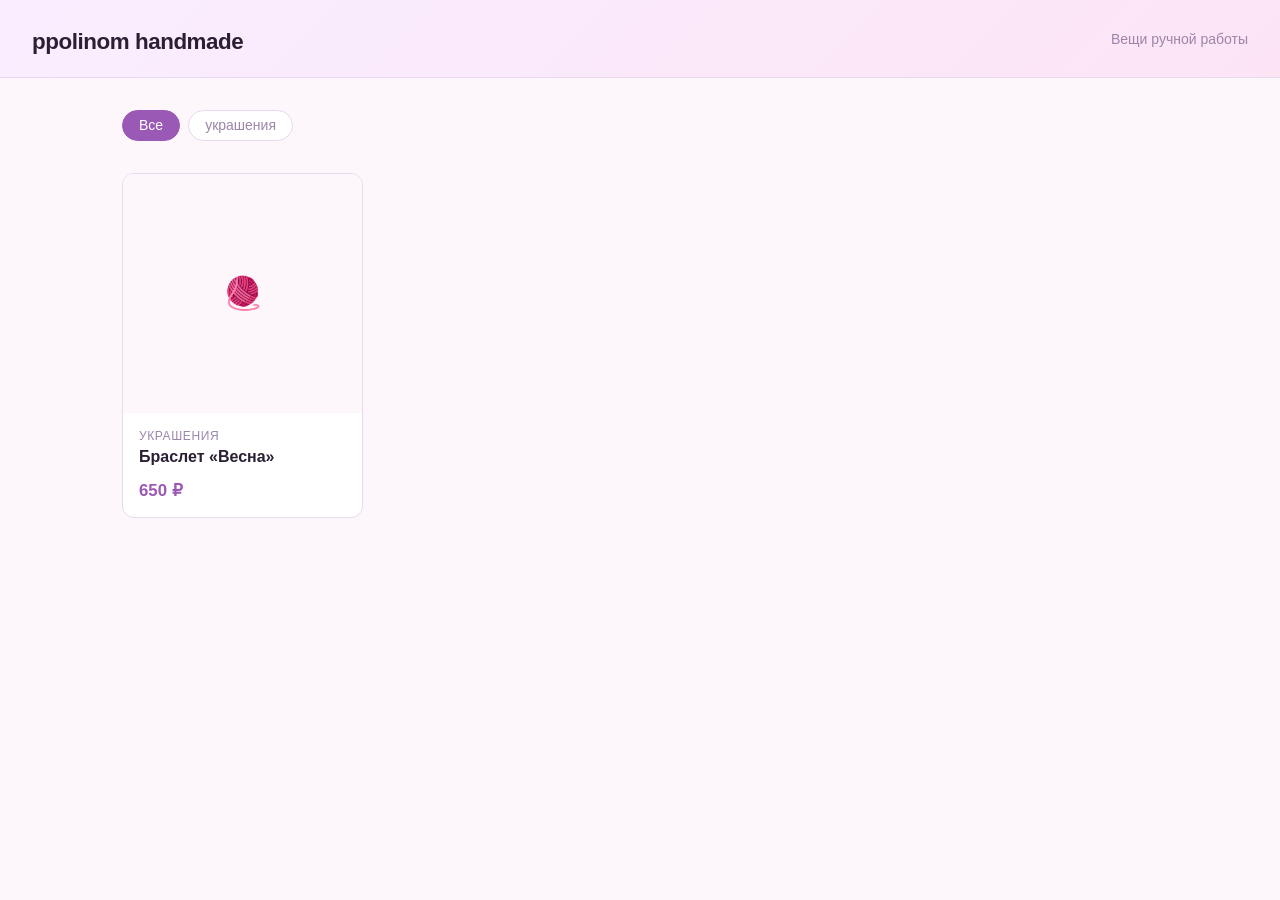
==== index.html @ ca01a1d3 "feat: initial catalog site setup - HTML/CSS/JS static site with catalog and product pages - GitHub A" ====
<!DOCTYPE html>
<html lang="ru">
<head>
  <meta charset="UTF-8">
  <meta name="viewport" content="width=device-width, initial-scale=1.0">
  <title>ppolinom handmade</title>
  <link rel="stylesheet" href="/css/style.css">
</head>
<body>
  <header>
    <h1><a href="/">ppolinom handmade</a></h1>
    <p>Вещи ручной работы</p>
  </header>
  <main>
    <div id="categories" class="categories"></div>
    <div id="grid" class="grid"></div>
  </main>
  <script src="/js/main.js"></script>
</body>
</html>
---- css/style.css ----
*, *::before, *::after { box-sizing: border-box; margin: 0; padding: 0; }

:root {
  --bg: #fdf7fc;
  --surface: #ffffff;
  --border: #e8d8f0;
  --text: #2a1f33;
  --text-muted: #9b86aa;
  --accent: #9b59b6;
  --accent-hover: #7d3f9a;
  --accent-soft: #f3e8f9;
}

body {
  font-family: -apple-system, BlinkMacSystemFont, 'Segoe UI', sans-serif;
  background: var(--bg);
  color: var(--text);
  min-height: 100vh;
}

header {
  background: linear-gradient(135deg, #f9eeff 0%, #fce4f5 100%);
  border-bottom: 1px solid var(--border);
  padding: 1.25rem 2rem;
  display: flex;
  align-items: center;
  justify-content: space-between;
}

header h1 a {
  text-decoration: none;
  color: var(--text);
  font-size: 1.4rem;
  font-weight: 700;
  letter-spacing: -0.02em;
}

header p {
  color: var(--text-muted);
  font-size: 0.875rem;
}

main {
  max-width: 1100px;
  margin: 0 auto;
  padding: 2rem;
}

/* --- Categories --- */
.categories {
  display: flex;
  gap: 0.5rem;
  flex-wrap: wrap;
  margin-bottom: 2rem;
}

.category-btn {
  padding: 0.4rem 1rem;
  border-radius: 999px;
  border: 1.5px solid var(--border);
  background: var(--surface);
  color: var(--text-muted);
  font-size: 0.875rem;
  cursor: pointer;
  transition: all 0.15s;
}

.category-btn:hover { border-color: var(--accent); color: var(--accent); background: var(--accent-soft); }
.category-btn.active { background: var(--accent); border-color: var(--accent); color: #fff; }

/* --- Grid --- */
.grid {
  display: grid;
  grid-template-columns: repeat(auto-fill, minmax(240px, 1fr));
  gap: 1.5rem;
}

.card {
  background: var(--surface);
  border: 1px solid var(--border);
  border-radius: 12px;
  overflow: hidden;
  text-decoration: none;
  color: inherit;
  transition: box-shadow 0.15s, transform 0.15s;
  display: flex;
  flex-direction: column;
}

.card:hover { box-shadow: 0 4px 20px rgba(0,0,0,0.08); transform: translateY(-2px); }

.card-img {
  width: 100%;
  aspect-ratio: 1;
  object-fit: cover;
  background: var(--bg);
}

.card-img-placeholder {
  width: 100%;
  aspect-ratio: 1;
  background: var(--bg);
  display: flex;
  align-items: center;
  justify-content: center;
  color: var(--text-muted);
  font-size: 2rem;
}

.card-body {
  padding: 1rem;
  flex: 1;
  display: flex;
  flex-direction: column;
  gap: 0.35rem;
}

.card-name { font-weight: 600; font-size: 1rem; }
.card-category { font-size: 0.75rem; color: var(--text-muted); text-transform: uppercase; letter-spacing: 0.05em; }
.card-price { margin-top: auto; padding-top: 0.5rem; font-weight: 700; color: var(--accent); font-size: 1.05rem; }

.badge-unavailable {
  display: inline-block;
  font-size: 0.7rem;
  background: var(--accent-soft);
  color: var(--text-muted);
  padding: 0.15rem 0.5rem;
  border-radius: 999px;
  margin-top: 0.25rem;
}

/* --- Product page --- */
.product-layout {
  display: grid;
  grid-template-columns: 1fr 1fr;
  gap: 3rem;
  align-items: start;
}

@media (max-width: 680px) {
  .product-layout { grid-template-columns: 1fr; }
  header { flex-direction: column; align-items: flex-start; gap: 0.25rem; }
  main { padding: 1rem; }
}

/* Carousel */
.carousel { position: relative; border-radius: 12px; overflow: hidden; background: var(--bg); }

.carousel-track {
  display: flex;
  transition: transform 0.3s ease;
}

.carousel-track img {
  width: 100%;
  flex-shrink: 0;
  aspect-ratio: 1;
  object-fit: cover;
}

.carousel-btn {
  position: absolute;
  top: 50%;
  transform: translateY(-50%);
  background: rgba(255,255,255,0.85);
  border: none;
  border-radius: 50%;
  width: 2.2rem;
  height: 2.2rem;
  font-size: 1rem;
  cursor: pointer;
  display: flex;
  align-items: center;
  justify-content: center;
  transition: background 0.15s;
  z-index: 1;
}

.carousel-btn:hover { background: #fff; }
.carousel-btn.prev { left: 0.6rem; }
.carousel-btn.next { right: 0.6rem; }
.carousel-btn:disabled { opacity: 0.3; cursor: default; }

.carousel-dots {
  display: flex;
  justify-content: center;
  gap: 0.4rem;
  padding: 0.75rem;
}

.carousel-dots button {
  width: 6px;
  height: 6px;
  border-radius: 50%;
  border: none;
  background: var(--border);
  cursor: pointer;
  padding: 0;
  transition: background 0.15s;
}

.carousel-dots button.active { background: var(--accent); }

/* Product info */
.product-info { display: flex; flex-direction: column; gap: 1rem; }
.product-info .category { font-size: 0.75rem; color: var(--text-muted); text-transform: uppercase; letter-spacing: 0.08em; }
.product-info h1 { font-size: 1.75rem; font-weight: 700; line-height: 1.2; }
.product-info .price { font-size: 1.75rem; font-weight: 700; color: var(--accent); }
.product-info .description { color: var(--text-muted); line-height: 1.65; font-size: 0.95rem; }

.btn-order {
  display: inline-block;
  padding: 0.85rem 2rem;
  background: var(--accent);
  color: #fff;
  border-radius: 10px;
  text-decoration: none;
  font-weight: 600;
  font-size: 1rem;
  transition: background 0.15s;
  text-align: center;
}

.btn-order:hover { background: var(--accent-hover); }

.back-link {
  display: inline-flex;
  align-items: center;
  gap: 0.35rem;
  color: var(--text-muted);
  text-decoration: none;
  font-size: 0.875rem;
  margin-bottom: 1.5rem;
}

.back-link:hover { color: var(--text); }

.empty { text-align: center; color: var(--text-muted); padding: 4rem 0; font-size: 1rem; }
.error { text-align: center; color: var(--text-muted); padding: 4rem 0; }
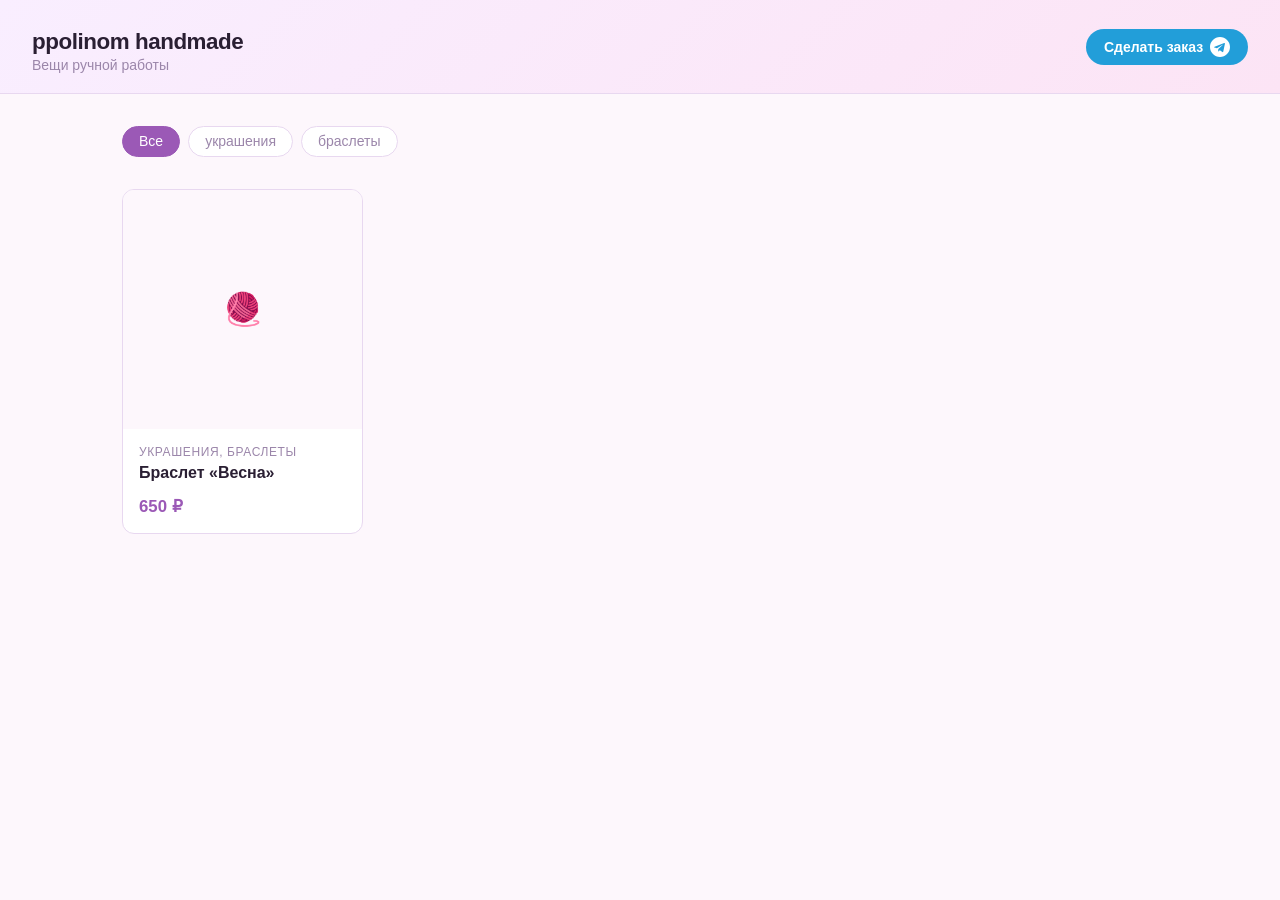
==== commit 475107f4: "feat: add Telegram order button to header" ====
--- a/index.html
+++ b/index.html
@@ -4,17 +4,23 @@
   <meta charset="UTF-8">
   <meta name="viewport" content="width=device-width, initial-scale=1.0">
   <title>ppolinom handmade</title>
-  <link rel="stylesheet" href="/css/style.css">
+  <link rel="stylesheet" href="css/style.css">
 </head>
 <body>
   <header>
-    <h1><a href="/">ppolinom handmade</a></h1>
-    <p>Вещи ручной работы</p>
+    <div>
+      <h1><a href="./">ppolinom handmade</a></h1>
+      <p>Вещи ручной работы</p>
+    </div>
+    <a class="tg-link" href="https://t.me/ppolinom" target="_blank">
+      Сделать заказ
+      <svg width="20" height="20" viewBox="0 0 24 24" fill="currentColor" xmlns="http://www.w3.org/2000/svg"><path d="M12 0C5.373 0 0 5.373 0 12s5.373 12 12 12 12-5.373 12-12S18.627 0 12 0zm5.894 8.221-1.97 9.28c-.145.658-.537.818-1.084.508l-3-2.21-1.447 1.394c-.16.16-.295.295-.605.295l.213-3.053 5.56-5.023c.242-.213-.054-.333-.373-.12L8.32 13.617l-2.96-.924c-.643-.204-.657-.643.136-.953l11.57-4.461c.537-.194 1.006.131.828.942z"/></svg>
+    </a>
   </header>
   <main>
     <div id="categories" class="categories"></div>
     <div id="grid" class="grid"></div>
   </main>
-  <script src="/js/main.js"></script>
+  <script src="js/main.js"></script>
 </body>
 </html>
--- a/css/style.css
+++ b/css/style.css
@@ -39,6 +39,22 @@
   color: var(--text-muted);
   font-size: 0.875rem;
 }
+
+.tg-link {
+  display: inline-flex;
+  align-items: center;
+  gap: 0.45rem;
+  padding: 0.5rem 1.1rem;
+  background: #229ed9;
+  color: #fff;
+  border-radius: 999px;
+  text-decoration: none;
+  font-size: 0.875rem;
+  font-weight: 600;
+  white-space: nowrap;
+  transition: background 0.15s;
+}
+.tg-link:hover { background: #1a8bbf; }
 
 main {
   max-width: 1100px;
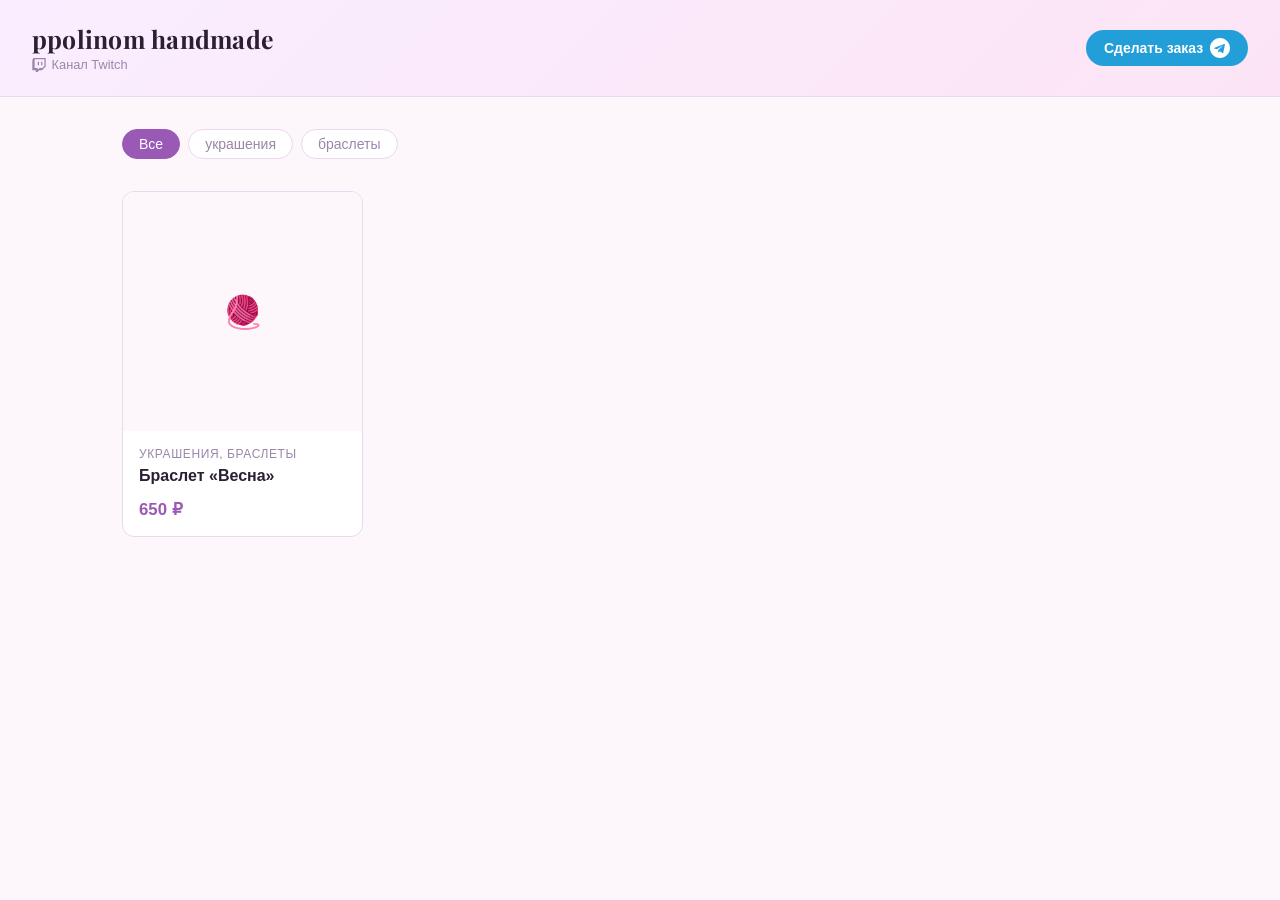
==== commit 907c88e5: "feat: Twitch live status in header; fix Cyrillic decode in admin" ====
--- a/index.html
+++ b/index.html
@@ -10,7 +10,7 @@
   <header>
     <div>
       <h1><a href="./">ppolinom handmade</a></h1>
-      <p>Вещи ручной работы</p>
+      <a id="twitch-status" class="twitch-status" href="https://www.twitch.tv/ppolinom" target="_blank"></a>
     </div>
     <a class="tg-link" href="https://t.me/ppolinom" target="_blank">
       Сделать заказ
--- a/css/style.css
+++ b/css/style.css
@@ -1,3 +1,5 @@
+@import url('https://fonts.googleapis.com/css2?family=Playfair+Display:ital,wght@0,700;1,400&display=swap');
+
 *, *::before, *::after { box-sizing: border-box; margin: 0; padding: 0; }
 
 :root {
@@ -30,14 +32,38 @@
 header h1 a {
   text-decoration: none;
   color: var(--text);
-  font-size: 1.4rem;
+  font-family: 'Playfair Display', serif;
+  font-size: 1.55rem;
   font-weight: 700;
-  letter-spacing: -0.02em;
+  letter-spacing: 0.01em;
 }
 
 header p {
   color: var(--text-muted);
   font-size: 0.875rem;
+}
+
+/* Twitch status */
+.twitch-status {
+  display: inline-flex; align-items: center; gap: 0.35rem;
+  text-decoration: none; font-size: 0.8rem; font-weight: 500;
+  color: var(--text-muted); transition: color 0.15s;
+  min-height: 1.2em;
+}
+.twitch-status:hover { color: var(--text); }
+.twitch-status svg { flex-shrink: 0; display: block; }
+
+.twitch-status.is-live { color: #bf94ff; }
+.twitch-status.is-live:hover { color: #a970ff; }
+
+.twitch-dot {
+  width: 7px; height: 7px; border-radius: 50%;
+  background: #bf94ff; flex-shrink: 0;
+  animation: twitch-pulse 1.8s ease-in-out infinite;
+}
+@keyframes twitch-pulse {
+  0%, 100% { opacity: 1; transform: scale(1); }
+  50% { opacity: 0.4; transform: scale(0.7); }
 }
 
 .tg-link {
@@ -52,8 +78,10 @@
   font-size: 0.875rem;
   font-weight: 600;
   white-space: nowrap;
-  transition: background 0.15s;
-}
+  line-height: 1;
+  transition: background 0.15s;
+}
+.tg-link svg { display: block; flex-shrink: 0; }
 .tg-link:hover { background: #1a8bbf; }
 
 main {
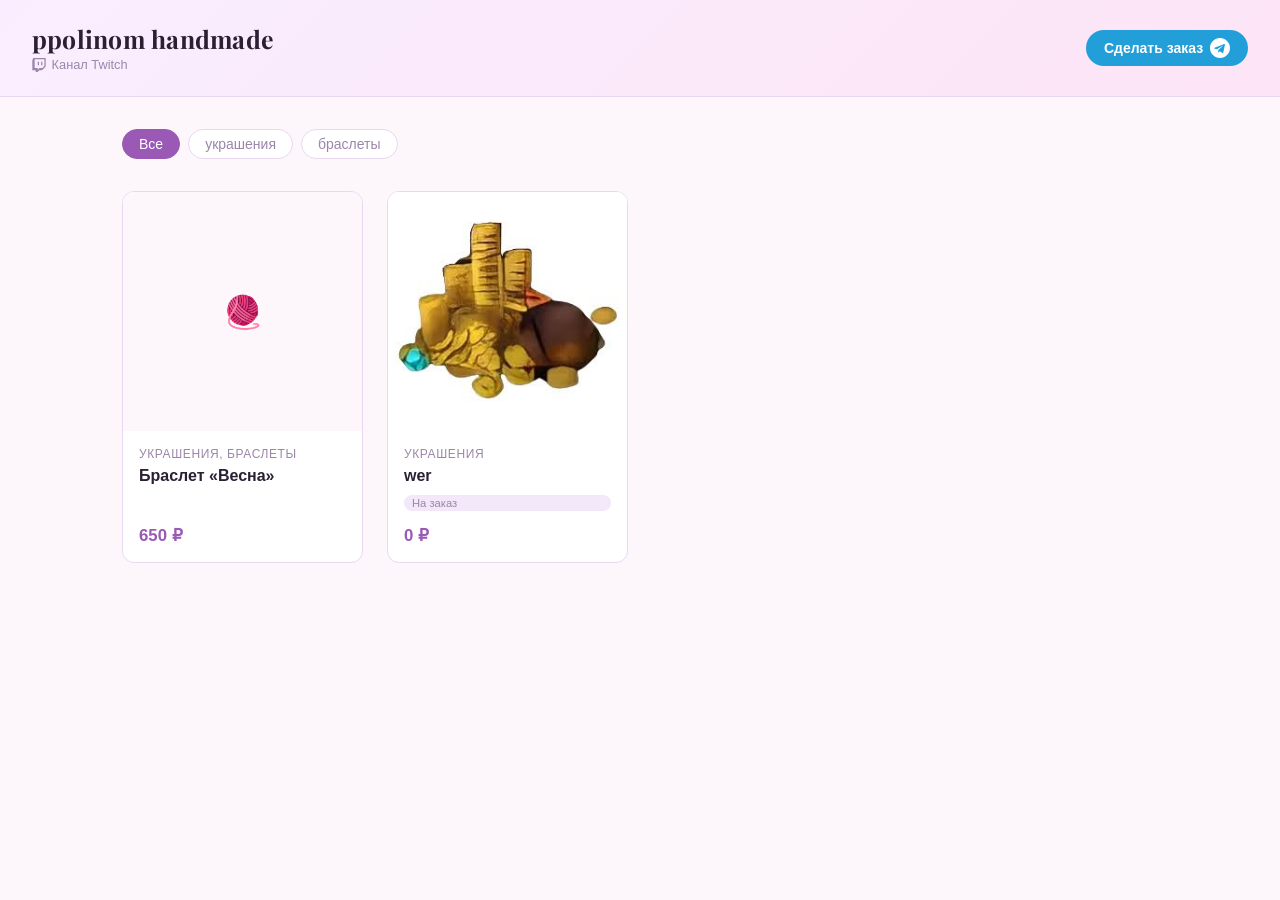
==== commit 06a46065: "fix: category badges in admin list, arrow nav in autocomplete, default Twitch text" ====
--- a/index.html
+++ b/index.html
@@ -10,7 +10,7 @@
   <header>
     <div>
       <h1><a href="./">ppolinom handmade</a></h1>
-      <a id="twitch-status" class="twitch-status" href="https://www.twitch.tv/ppolinom" target="_blank"></a>
+      <a id="twitch-status" class="twitch-status" href="https://www.twitch.tv/ppolinom" target="_blank"><svg width="14" height="14" viewBox="0 0 24 24" fill="currentColor"><path d="M2.149 0L.537 4.119v16.836h5.731V24h3.224l3.045-3.045h4.657l6.269-6.269V0H2.149zm19.164 13.612l-3.582 3.582H12.87l-3.045 3.045v-3.045H4.537V2.149h16.776v11.463zm-3.582-7.343v6.262h-2.149V6.269h2.149zm-5.731 0v6.262H9.851V6.269H12z"/></svg>Канал Twitch</a>
     </div>
     <a class="tg-link" href="https://t.me/ppolinom" target="_blank">
       Сделать заказ
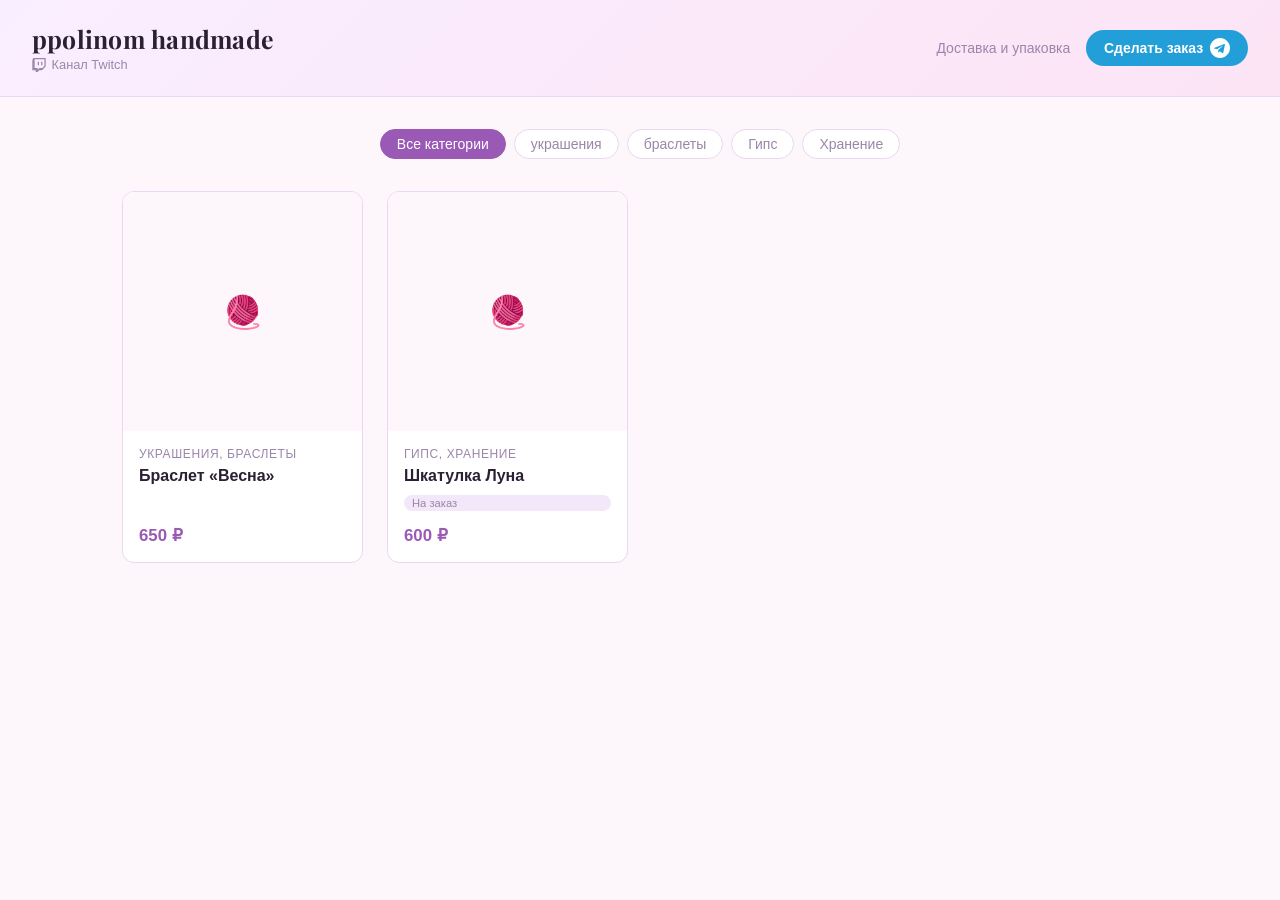
==== commit bb8ce111: "feat: taxonomy system, collections carousel, delivery page - Add data/taxonomy.json (sections, categ" ====
--- a/index.html
+++ b/index.html
@@ -12,13 +12,21 @@
       <h1><a href="./">ppolinom handmade</a></h1>
       <a id="twitch-status" class="twitch-status" href="https://www.twitch.tv/ppolinom" target="_blank"><svg width="14" height="14" viewBox="0 0 24 24" fill="currentColor"><path d="M2.149 0L.537 4.119v16.836h5.731V24h3.224l3.045-3.045h4.657l6.269-6.269V0H2.149zm19.164 13.612l-3.582 3.582H12.87l-3.045 3.045v-3.045H4.537V2.149h16.776v11.463zm-3.582-7.343v6.262h-2.149V6.269h2.149zm-5.731 0v6.262H9.851V6.269H12z"/></svg>Канал Twitch</a>
     </div>
-    <a class="tg-link" href="https://t.me/ppolinom" target="_blank">
-      Сделать заказ
-      <svg width="20" height="20" viewBox="0 0 24 24" fill="currentColor" xmlns="http://www.w3.org/2000/svg"><path d="M12 0C5.373 0 0 5.373 0 12s5.373 12 12 12 12-5.373 12-12S18.627 0 12 0zm5.894 8.221-1.97 9.28c-.145.658-.537.818-1.084.508l-3-2.21-1.447 1.394c-.16.16-.295.295-.605.295l.213-3.053 5.56-5.023c.242-.213-.054-.333-.373-.12L8.32 13.617l-2.96-.924c-.643-.204-.657-.643.136-.953l11.57-4.461c.537-.194 1.006.131.828.942z"/></svg>
-    </a>
+    <nav class="header-nav">
+      <a class="nav-link" href="delivery.html">Доставка и упаковка</a>
+      <a class="tg-link" href="https://t.me/ppolinom" target="_blank">
+        Сделать заказ
+        <svg width="20" height="20" viewBox="0 0 24 24" fill="currentColor" xmlns="http://www.w3.org/2000/svg"><path d="M12 0C5.373 0 0 5.373 0 12s5.373 12 12 12 12-5.373 12-12S18.627 0 12 0zm5.894 8.221-1.97 9.28c-.145.658-.537.818-1.084.508l-3-2.21-1.447 1.394c-.16.16-.295.295-.605.295l.213-3.053 5.56-5.023c.242-.213-.054-.333-.373-.12L8.32 13.617l-2.96-.924c-.643-.204-.657-.643.136-.953l11.57-4.461c.537-.194 1.006.131.828.942z"/></svg>
+      </a>
+    </nav>
   </header>
   <main>
-    <div id="categories" class="categories"></div>
+    <div id="collections-section" class="collections-section hidden"></div>
+    <div class="filters-section">
+      <div id="filter-sections" class="filter-row"></div>
+      <div id="filter-collections" class="filter-row"></div>
+      <div id="filter-categories" class="filter-row"></div>
+    </div>
     <div id="grid" class="grid"></div>
   </main>
   <script src="js/main.js"></script>
--- a/css/style.css
+++ b/css/style.css
@@ -267,6 +267,20 @@
 
 .btn-order:hover { background: var(--accent-hover); }
 
+.removed-notice {
+  font-size: 0.875rem;
+  color: var(--text-muted);
+  background: var(--accent-soft);
+  border-radius: 8px;
+  padding: 0.65rem 1rem;
+}
+
+.btn-order-disabled {
+  opacity: 0.35;
+  cursor: not-allowed;
+  pointer-events: none;
+}
+
 .back-link {
   display: inline-flex;
   align-items: center;
@@ -281,3 +295,120 @@
 
 .empty { text-align: center; color: var(--text-muted); padding: 4rem 0; font-size: 1rem; }
 .error { text-align: center; color: var(--text-muted); padding: 4rem 0; }
+.hidden { display: none !important; }
+
+/* --- Header nav --- */
+.header-nav {
+  display: flex;
+  align-items: center;
+  gap: 1rem;
+}
+
+.nav-link {
+  color: var(--text-muted);
+  text-decoration: none;
+  font-size: 0.875rem;
+  white-space: nowrap;
+  transition: color 0.15s;
+}
+.nav-link:hover { color: var(--text); }
+
+@media (max-width: 680px) {
+  .nav-link { display: none; }
+  header { flex-wrap: wrap; gap: 0.75rem; }
+  .header-nav { gap: 0.75rem; }
+}
+
+/* --- Collections carousel --- */
+.collections-section {
+  margin-bottom: 1.5rem;
+}
+
+.collections-carousel {
+  overflow: hidden;
+}
+
+.collections-track {
+  display: flex;
+  gap: 1rem;
+  transition: transform 0.5s ease;
+}
+
+.collection-card {
+  flex: 0 0 calc(50% - 0.5rem);
+  border-radius: 12px;
+  overflow: hidden;
+  cursor: pointer;
+  text-align: center;
+  background: var(--surface);
+  border: 1.5px solid var(--border);
+  padding: 0;
+  font-family: inherit;
+  transition: border-color 0.15s, transform 0.15s, box-shadow 0.15s;
+}
+.collection-card:hover { border-color: var(--accent); transform: translateY(-2px); box-shadow: 0 4px 16px rgba(0,0,0,0.07); }
+.collection-card.active { border-color: var(--accent); background: var(--accent-soft); }
+
+.collection-img {
+  width: 100%;
+  aspect-ratio: 2/1;
+  object-fit: cover;
+  display: block;
+}
+.collection-img-empty {
+  width: 100%;
+  aspect-ratio: 2/1;
+  background: var(--accent-soft);
+}
+.collection-name {
+  padding: 0.6rem 1rem;
+  font-size: 0.9rem;
+  font-weight: 600;
+  color: var(--text);
+}
+
+/* --- Filters --- */
+.filters-section {
+  display: flex;
+  flex-direction: column;
+  gap: 0.5rem;
+  margin-bottom: 2rem;
+  align-items: center;
+}
+
+.filter-row {
+  display: flex;
+  gap: 0.5rem;
+  flex-wrap: wrap;
+  justify-content: center;
+}
+
+.filter-btn {
+  padding: 0.4rem 1rem;
+  border-radius: 999px;
+  border: 1.5px solid var(--border);
+  background: var(--surface);
+  color: var(--text-muted);
+  font-size: 0.875rem;
+  cursor: pointer;
+  font-family: inherit;
+  transition: all 0.15s;
+}
+.filter-btn:hover { border-color: var(--accent); color: var(--accent); background: var(--accent-soft); }
+.filter-btn.active { background: var(--accent); border-color: var(--accent); color: #fff; }
+
+/* --- Delivery page --- */
+.delivery-page {
+  max-width: 680px;
+}
+.delivery-title {
+  font-size: 1.75rem;
+  font-weight: 700;
+  margin-bottom: 1.5rem;
+}
+.delivery-content p {
+  color: var(--text-muted);
+  line-height: 1.65;
+  font-size: 0.95rem;
+  margin-bottom: 1rem;
+}
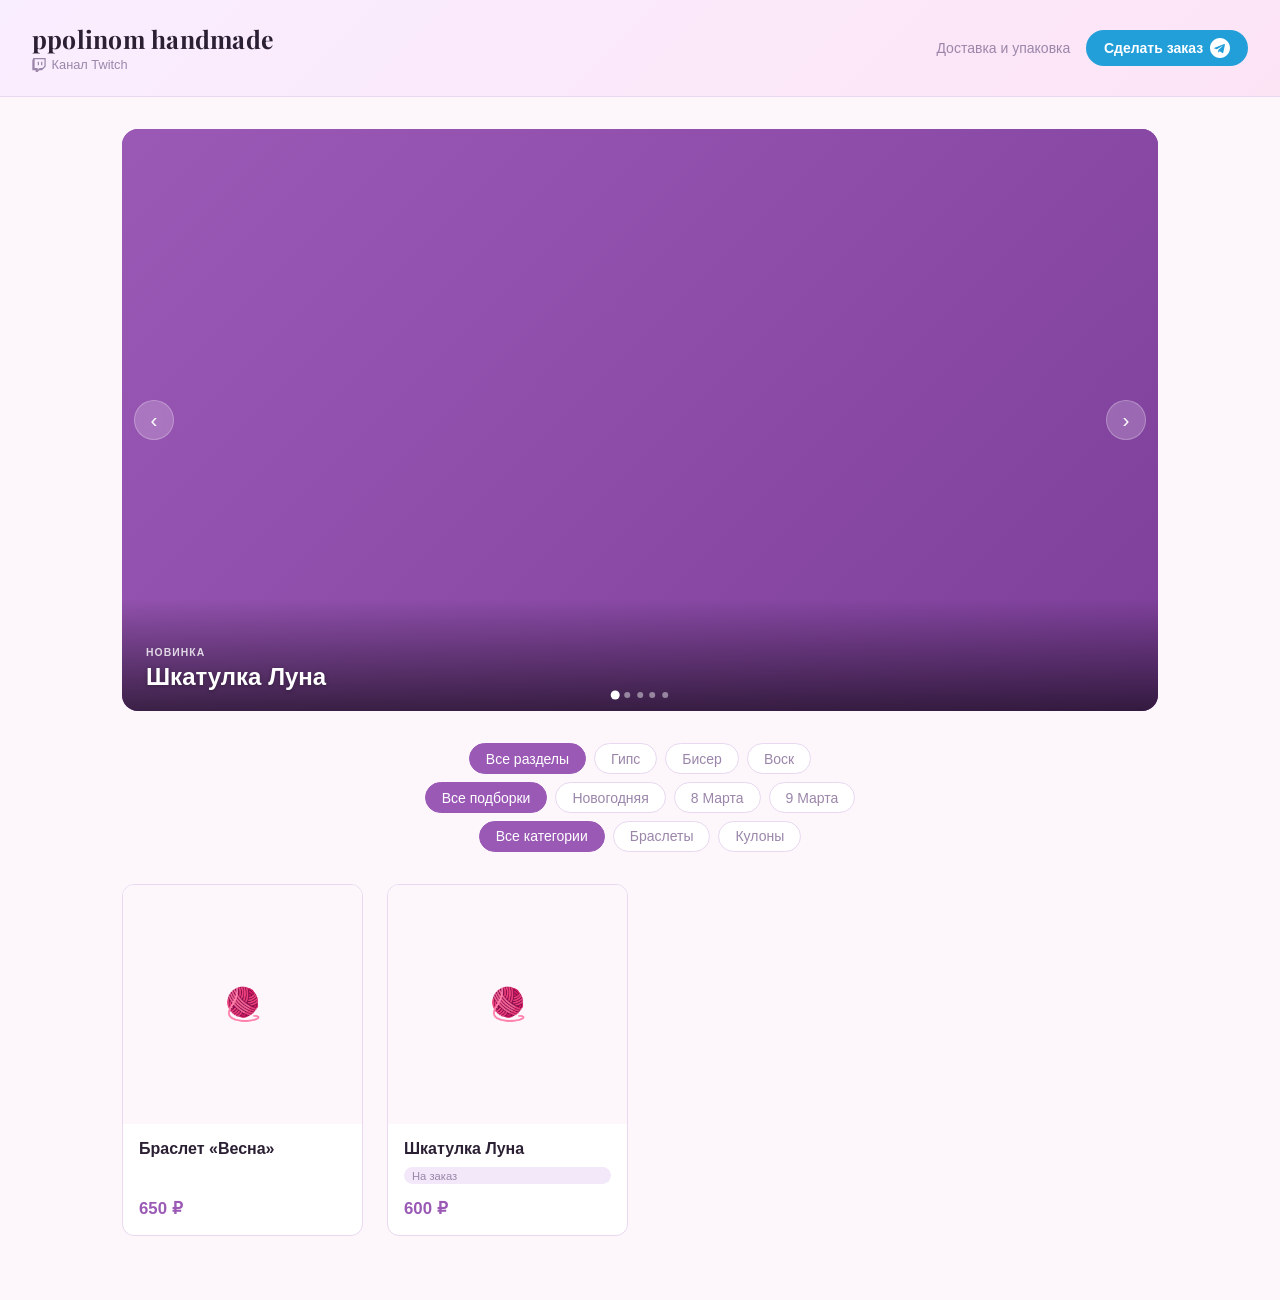
==== commit b60023ce: "feat: YouTube via RSS+CORS proxy, pagination (16 per page) - fetchYouTubeLatestVideo: try RSS feed v" ====
--- a/index.html
+++ b/index.html
@@ -28,6 +28,7 @@
       <div id="filter-categories" class="filter-row"></div>
     </div>
     <div id="grid" class="grid"></div>
+    <div id="load-more-wrap"></div>
   </main>
   <script src="js/main.js"></script>
 </body>
--- a/css/style.css
+++ b/css/style.css
@@ -185,6 +185,9 @@
   .product-layout { grid-template-columns: 1fr; }
   header { flex-direction: column; align-items: flex-start; gap: 0.25rem; }
   main { padding: 1rem; }
+  .hero-slide-title { font-size: 1.1rem; }
+  .hero-slide-footer { padding: 2rem 1rem 1rem; }
+  .hero-btn { width: 2rem; height: 2rem; font-size: 1.1rem; }
 }
 
 /* Carousel */
@@ -294,6 +297,20 @@
 .back-link:hover { color: var(--text); }
 
 .empty { text-align: center; color: var(--text-muted); padding: 4rem 0; font-size: 1rem; }
+
+#load-more-wrap { text-align: center; margin-top: 2rem; }
+.btn-load-more {
+  padding: 0.65rem 2rem;
+  border-radius: 999px;
+  border: 1.5px solid var(--border);
+  background: var(--surface);
+  color: var(--text-muted);
+  font-size: 0.9rem;
+  font-family: inherit;
+  cursor: pointer;
+  transition: all 0.15s;
+}
+.btn-load-more:hover { border-color: var(--accent); color: var(--accent); background: var(--accent-soft); }
 .error { text-align: center; color: var(--text-muted); padding: 4rem 0; }
 .hidden { display: none !important; }
 
@@ -319,52 +336,133 @@
   .header-nav { gap: 0.75rem; }
 }
 
-/* --- Collections carousel --- */
+/* --- Hero carousel --- */
 .collections-section {
-  margin-bottom: 1.5rem;
-}
-
-.collections-carousel {
+  margin-bottom: 2rem;
+}
+
+.hero-carousel {
+  position: relative;
+  border-radius: 16px;
   overflow: hidden;
-}
-
-.collections-track {
-  display: flex;
-  gap: 1rem;
-  transition: transform 0.5s ease;
-}
-
-.collection-card {
-  flex: 0 0 calc(50% - 0.5rem);
-  border-radius: 12px;
-  overflow: hidden;
-  cursor: pointer;
-  text-align: center;
-  background: var(--surface);
-  border: 1.5px solid var(--border);
+  aspect-ratio: 16/9;
+  background: linear-gradient(135deg, var(--accent) 0%, var(--accent-hover) 100%);
+  cursor: pointer;
+}
+
+.hero-track {
+  display: flex;
+  height: 100%;
+  will-change: transform;
+}
+
+.hero-slide {
+  flex: 0 0 100%;
+  height: 100%;
+  background: linear-gradient(135deg, var(--accent) 0%, var(--accent-hover) 100%);
+  background-size: cover;
+  background-position: center;
+  display: flex;
+  flex-direction: column;
+  justify-content: flex-end;
+  text-decoration: none;
+  color: #fff;
+  position: relative;
+  user-select: none;
+}
+
+.hero-slide.active::after {
+  content: '';
+  position: absolute;
+  inset: 0;
+  border: 3px solid rgba(255,255,255,0.7);
+  pointer-events: none;
+}
+
+.hero-slide-footer {
+  background: linear-gradient(to top, rgba(0,0,0,0.6) 0%, transparent 100%);
+  padding: 3rem 1.5rem 1.25rem;
+  position: relative;
+  z-index: 1;
+}
+
+.hero-slide-badge {
+  display: block;
+  font-size: 0.65rem;
+  text-transform: uppercase;
+  letter-spacing: 0.1em;
+  opacity: 0.8;
+  font-weight: 600;
+  margin-bottom: 0.3rem;
+}
+
+.hero-slide-title {
+  font-size: 1.5rem;
+  font-weight: 700;
+  line-height: 1.2;
+  text-shadow: 0 1px 4px rgba(0,0,0,0.3);
+}
+
+.hero-yt-fallback {
+  position: absolute;
+  inset: 0;
+  display: flex;
+  align-items: center;
+  justify-content: center;
+  background: #1a1a2e;
+}
+.hero-yt-fallback svg {
+  width: 72px;
+  height: auto;
+}
+
+.hero-btn {
+  position: absolute;
+  top: 50%;
+  transform: translateY(-50%);
+  background: rgba(255,255,255,0.2);
+  backdrop-filter: blur(4px);
+  -webkit-backdrop-filter: blur(4px);
+  border: 1px solid rgba(255,255,255,0.25);
+  border-radius: 50%;
+  width: 2.5rem;
+  height: 2.5rem;
+  font-size: 1.3rem;
+  color: #fff;
+  cursor: pointer;
+  display: flex;
+  align-items: center;
+  justify-content: center;
+  transition: background 0.15s;
+  z-index: 2;
+  line-height: 1;
+}
+.hero-btn:hover { background: rgba(255,255,255,0.35); }
+.hero-prev { left: 0.75rem; }
+.hero-next { right: 0.75rem; }
+
+.hero-dots {
+  position: absolute;
+  bottom: 0.85rem;
+  left: 50%;
+  transform: translateX(-50%);
+  display: flex;
+  gap: 0.4rem;
+  z-index: 2;
+}
+.hero-dots button {
+  width: 6px;
+  height: 6px;
+  border-radius: 50%;
+  border: none;
+  background: rgba(255,255,255,0.45);
+  cursor: pointer;
   padding: 0;
-  font-family: inherit;
-  transition: border-color 0.15s, transform 0.15s, box-shadow 0.15s;
-}
-.collection-card:hover { border-color: var(--accent); transform: translateY(-2px); box-shadow: 0 4px 16px rgba(0,0,0,0.07); }
-.collection-card.active { border-color: var(--accent); background: var(--accent-soft); }
-
-.collection-img {
-  width: 100%;
-  aspect-ratio: 2/1;
-  object-fit: cover;
-  display: block;
-}
-.collection-img-empty {
-  width: 100%;
-  aspect-ratio: 2/1;
-  background: var(--accent-soft);
-}
-.collection-name {
-  padding: 0.6rem 1rem;
-  font-size: 0.9rem;
-  font-weight: 600;
-  color: var(--text);
+  transition: background 0.15s, transform 0.15s;
+}
+.hero-dots button.active {
+  background: #fff;
+  transform: scale(1.5);
 }
 
 /* --- Filters --- */
